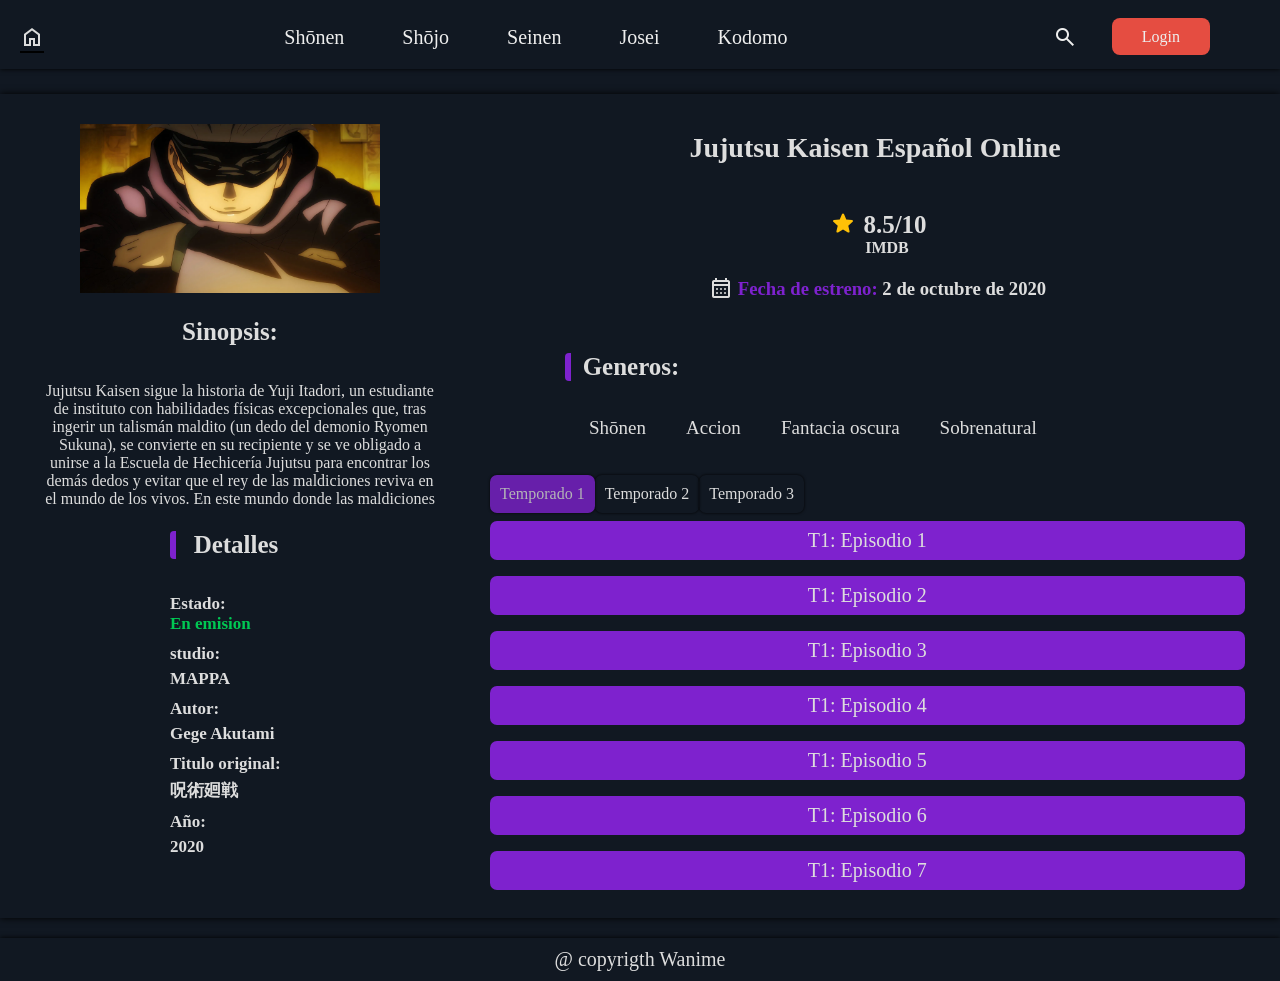
==== animes/jujutsu-kaisen/temporadas.html @ 93d3b930 "Primer commit" ====
<!DOCTYPE html>
<html lang="es">
<head>
    <meta charset="UTF-8">
    <meta name="viewport" content="width=device-width, initial-scale=1.0">
    <title>Document</title>
    <link rel="stylesheet" href="../temporada.css">
    <link href="https://fonts.googleapis.com/css2?family=Montserrat:wght@400;700&family=Poppins:wght@400;600&family=Roboto:wght@400;700&family=Open+Sans:wght@400;700&display=swap" rel="stylesheet">
    <link href="https://fonts.googleapis.com/css2?family=Material+Symbols+Outlined" rel="stylesheet" />
</head>
<body>
          <div class="header-container">
        <header class="header">
          <div class="logo-container">
            <span class="material-symbols-outlined menu close-menu">arrow_right_alt</span>
            <a href="../../../index.html" class="home"><span class="material-symbols-outlined home" >home</span></a>
          </div>
            <div class="genre-container">
                <div class="genre-link-container">
                    <a href="" class="link">Shōnen</a>
                </div>

                <div class="genre-link-container">
                    <a href="" class="link">Shōjo</a>
                </div>

                <div class="genre-link-container">
                    <a href="" class="link">Seinen</a>
                </div>

                <div class="genre-link-container">
                    <a href="" class="link">Josei</a>
                </div>
                <div class="genre-link-container">
                    <a href="" class="link">Kodomo</a>
            </div>
</div>
            <div class="header-end">
                <div class="form">
                    <form action="" class="searcher-container">
                    <input type="text" class="searcher" placeholder="¿Qué quieres ver hoy?">
                    <input type="button" value="" class="send-button">
                </form>
                </div>
                <div class="search-container">
                    <span class="material-symbols-outlined search open">search</span>
                </div>
                <div class="login-container">
                    <a href="" class="login">Login</a>
                </div>
                <div class="twiter-container">
                    <a href="" class="fa-brands fa-x-twitter"></a>
                </div>
            
        </header>
    </div>

    <div class="main-container">
      <main class="main">
        <div>
          <div class="portada">
          <img src="../../../portadas/jujutsu Kaisen-Temporada-1- Episodio-1.webp" alt="">
        </div>
        <div class="title-container">
          <h3>Jujutsu Kaisen  • Español Online  </h3>
        </div>
        <h2>Sinopsis:</h2>
        <div class="sinopsis">
          <p>
Jujutsu Kaisen sigue la historia de Yuji Itadori, un estudiante de instituto con habilidades físicas excepcionales que, tras ingerir un talismán maldito (un dedo del demonio Ryomen Sukuna), se convierte en su recipiente y se ve obligado a unirse a la Escuela de Hechicería Jujutsu para encontrar los demás dedos y evitar que el rey de las maldiciones reviva en el mundo de los vivos. 

En este mundo donde las maldiciones son espíritus corrompidos que surgen de las emociones negativas humanas, los hechiceros deben combatir estas criaturas para proteger a la humanidad, enfrentando batallas intensas y crudas que exploran temas de muerte, destino y el valor de la vida.</p>
        </div>
        <div class="details">
          <h2>Detalles</h2>
          <div>
            <h3>Estado:<strong class="estado">En emision</strong></h3>
            <div>
            <h3>studio:<br><p style="font-size: 17px;margin: 5px 0px;">MAPPA</p></h3>
          </div>
          <div>
            <h3>Autor:<br><p style="font-size: 17px;margin: 5px 0px;">Gege Akutami</p></h3>
          </div>
          <div>
            <h3>Titulo original:<br><p style="font-size: 17px;margin: 5px 0px;"> 呪術廻戦</p></h3>
          </div>
          <div>
            <h3>Año:<br><p style="font-size: 17px;margin: 5px 0px;">2020</p></h3>
          </div>
          </div>
        </div>
        </div>
        
        
      <div style="margin-left: 30px;">
        <div class="title-container title-container2">
          <h3>Jujutsu Kaisen Español Online  </h3>
        </div>

        <div class="datos-container">
          <div>
            
            <h2><img src="../../../images/star.1df64093.svg" alt="">8.5/10<br><h4 style="padding: 0;margin: 0 0px 0 24px;text-align: center;">IMDB</h4></h2>
          </div>
          <div>
            <h3><span class="material-symbols-outlined" style="margin:  0 5px;">calendar_month</span><strong style="color: #7e22ce;">Fecha de estreno:</strong> 2 de octubre de 2020</h3>
            
          </div>
        </div>
        <div class="generos">
          <h2>Generos:</h2>
          <div style="margin: 29px; display: flex;">
            <a href="">Shōnen</a>
            <a href="">Accion</a>
            <a href="">Fantacia oscura</a>
            <a href="">Sobrenatural</a>
        </div>
      </div>
        <div class="temporadas">
          <div class="temporada 1" style="background-color: #7e22ce;opacity: .8;">Temporado 1</div>
          <div class="temporada 2">Temporado 2</div>
          <div class="temporada 3">Temporado 3</div>
          </div>
          <div class="episodios t1">
            <a href="../jujutsu-kaisen/season 1/chapter1.html">T1: Episodio 1</a>
            <a href="">T1: Episodio 2</a>
            <a href="">T1: Episodio 3</a>
            <a href="">T1: Episodio 4</a>
            <a href="">T1: Episodio 5</a>
            <a href="">T1: Episodio 6</a>
            <a href="">T1: Episodio 7</a>
        </div>
        <div class="episodios t2">
            <a href="">T2: Episodio 1</a>
            <a href="">T2: Episodio 2</a>
            <a href="">T2: Episodio 3</a>
            <a href="">T2: Episodio 4</a>
            <a href="">T2: Episodio 5</a>
            <a href="">T2: Episodio 6</a>
            <a href="">T2: Episodio 7</a>
        </div>
        <div class="episodios t3">
            <a href="">T3: Episodio 1</a>
            <a href="">T3: Episodio 2</a>
            <a href="">T3: Episodio 3</a>
            <a href="">T3: Episodio 4</a>
            <a href="">T3: Episodio 5</a>
            <a href="">T3: Episodio 6</a>
            <a href="">T3: Episodio 7</a>
        </div>
        </div>
      </main>
      
    </div>
<footer>@ copyrigth Wanime</footer>
    <script type="module" src="../anime.js"></script>
</body>
</html>
---- animes/temporada.css ----
:root {
    --primary-color: #111822;--accent-color: #e54d41;--text-color:#eee;
}
body{
    margin: 0;padding: 0;background-color: var(--primary-color);display: flex;flex-direction: column;overflow-x: hidden;
}
/* ------HEADER START SECTION------- */

.header-container{
  width: 100%;box-shadow:  0 0 5px #0009;margin: 0;padding: 5px;height: 50px;position: sticky;top: 0;background-color: var(--primary-color);z-index: 10;display: block;box-sizing: border-box;
}
.header{
    display: flex;background-color: var(--primary-color);align-items: center;margin: 0;top: 0;width: 100%; padding-top: 5px;justify-content: space-between;
}
.logo-container{
  flex-basis: 200px;

}
.menu{
  color: var(--text-color);
  cursor: pointer;
  
  user-select: none;
}


.genre-container{
  flex-grow: 1;
  justify-content: center;
  margin-right: 30px;
  display: grid;
  background-color: #7e22ce;
  max-width: 220px;
  height: calc(100dvh - 100px);
  grid-template-rows: repeat(5,70px);
  background-color: var(--primary-color);
  width: 0;
  position: absolute;
  left: 0px;
  top: 50px;
  overflow: hidden;
  justify-items: center;
  z-index: 10;
  padding-top: 50px;
  box-shadow: 0 0 8px #3003;
  transition: all .4s ease;

}


.genre-link-container{
  margin: 5px;
  padding: 14px;user-select: none;position: relative;
}
.genre-link-container a{
  font-size: 20px;
}
.genre-link-container .link{
  text-decoration: none;color: var(--text-color);user-select: none;
}

.login{
    color: var(--text-color);background-color: var(--accent-color);padding: 10px 30px;border-radius: 8px;margin: 0 20px;cursor: pointer;text-decoration: none;user-select: none;
}

.login:hover{
    opacity: .5;
}
.header-end{
    display: flex;
    align-items: center;
    justify-content: end;
    flex-basis: 100px;
}

.twiter-container a{
    color: #eee;text-decoration: none;
}
.twiter-container {
  display: none;
}
.search{
    color: var(--text-color);margin: 0 15px;user-select: none;cursor: pointer;
}
.searcher{
    border: none;outline: none;background-color: transparent;color: #ddd;width: 0;transition: width .4s ease-out;display: block;
}
.close{
  width: 160px;
}
.searcher::placeholder{
  color: #aaa;font-size: 15px;
}
.form{
  width: 0px;
  transition: width .4s ease-out;display: block;
}
.container{
    width: 150px;
}
.send-button{
    display: none;
}
/* ------HEADER END SECTION------- */

.main-container{
  padding: 0 20px;
}

.main{
box-shadow: 0 0 7px #000;
width: 95%;
transition: width .4s ease,margin-left .4s ease;

margin-top: 24px;
padding: 10px 0;
user-select: none;
padding-bottom: 20px;
}

.portada{
  width: 80%;
  max-width: 300px;
  margin: auto;
  margin-top: 20px;
}
.portada img{
  width: 100%;
  margin: auto;
}

.title-container{
  color: #ddd;
  font-size: 22px;
  margin: auto;
  width: 80%;
}

.title-container h3{
  font-size: 28px;
  text-align: center;
}

.sinopsis{
  margin: auto;
  width:80%;
  max-width: 600px;
  text-align: center;
  height: 140px;
  padding: 0 10px;
  scrollbar-color: #7e22ce #222;
  overflow-y: scroll;
  scrollbar-color: #f00;
  color: #ddd;
}

.details{
  display: flex;
  color: #ddd;
  width: 120px;
  display: none;
  margin: auto;
  flex-direction: column;
}
.details h2{
  width: 120px;
  margin: 25px auto;
  border-left: 6px solid #7e22ce;
  border-radius: 4px;
}

.details div{
  margin: 10px 0;
  text-align: left;
}
.estado{
  color: #00c853;
  display: inline-block;
  position: relative;
}

.details > div h3{
  font-size: 17px;
  padding: 0;
  margin: 0;
}

.datos-container > div h2 img{
  width: 20px;
  margin: 0 10px;
}
.material-symbols-outlined{
  vertical-align: bottom;
}
.datos-container > div h2,.datos-container > h2{
  margin: 0 7px;
  color: #ddd;
}
.datos-container > div h3{
text-align: center;

}
.datos-container > div:first-child{
  margin-top: 19px;

}

.datos-container > div{
  color: #ddd;
  display: flex;
  align-items: center;
  justify-items: end;
  margin: auto;
  flex-direction: column;
  text-align: center;

}

h2{
  font-size: 25px;
  color: #ddd;
  text-align: center;
}
.datos-container{
  display: flex;
  margin: 0px auto;
  max-width: 600px;
  flex-direction: column;
  width: 80%;
  margin-bottom: 30px;

}

.episodios{
  display: flex;
  flex-direction: column;
  width: 93%;
  
}

.episodios a{
  width: 100%;
  background-color: #7e22ce;
  color: #ddd;
  text-decoration: none;
  font-size: 20px;
  text-align: center;
  border-radius: 7px;
  margin: 8px 0;
  padding: 8px 0;

}

.temporadas{
  display: flex;
}
.temporada{
  padding: 10px;
  color: #ddd;
  border-radius: 7px;
  box-shadow: 0 0 3px #000;
}

footer{
  box-shadow: 0 0 5px #000;
  color: #ddd;
  margin-top: 20px;
  padding: 10px;

  text-align: center;
  font-size: 20px;
}
.title-container2{
  display: none;
}
.generos{
  width: 95%;
  margin-left: 50px;

}
.generos div{
  display: flex;
  flex-wrap: wrap;
}
.generos h2{
  width: 120px;
  margin: 25px ;
  margin-top: 35PX;
  border-left: 6px solid #7e22ce;
  border-radius: 4px;
  color: #ddd;
}

.generos a{
  margin: 7px 20px;
  color: #ddd;
  font-size: 19px;
  text-decoration: none;

}
.t2,.t3{
  display: none;
}
.logo-container > a{
  color: #000;
}
.home{
  color: #ddd;
  display: none;
}




@media (min-width:768px) {

  .episodios{
    width: 98%;
  }
.details{
  display: flex;
}

.title-container{
  display: none;
}
.title-container2{
  display: block;
}
.portada{
  width: 100%;
}
.portada img{
  width: 100%;
}

.sinopsis{
  width: 100%;
}

main > div:nth-child(1){
  flex-grow: 1;
  flex-shrink: 1;
  position: sticky;
  top: 30px;
  max-width: 400px;
  width: 40%;
  margin: 0 30px;
}


main > div:last-child{
width: 75%;
margin-right: 20px;
}

.genre-link-container{
  margin: 0;
}

main{
  display: flex;
}

}



@media (min-width:1024px) {

.genre-link-container{
  margin: 5px 15px;
}
.logo-container{
  flex-basis: 50px;
}
.logo-container span:first-child{
  display: none;
}
.logo-container span:last-child{
  display: flex;
  text-decoration: none;
}
.twiter-container {
  display: flex;
  margin-right: 20px;
}
.header{
  box-shadow: 0 0 5px #000;
}
.header-container{
  padding: 0;
  margin-bottom: 20px;
}
.home{
  color: #ddd;
  display: flex;
  margin: 10px;
}

.genre-container{
  display: flex;
  height: 100%;
  position: relative;
  padding-top: 0px;
  box-shadow: none;
  top: 0;
  max-width: none;
}
.header-end{
  margin-right: 30px;
}

}
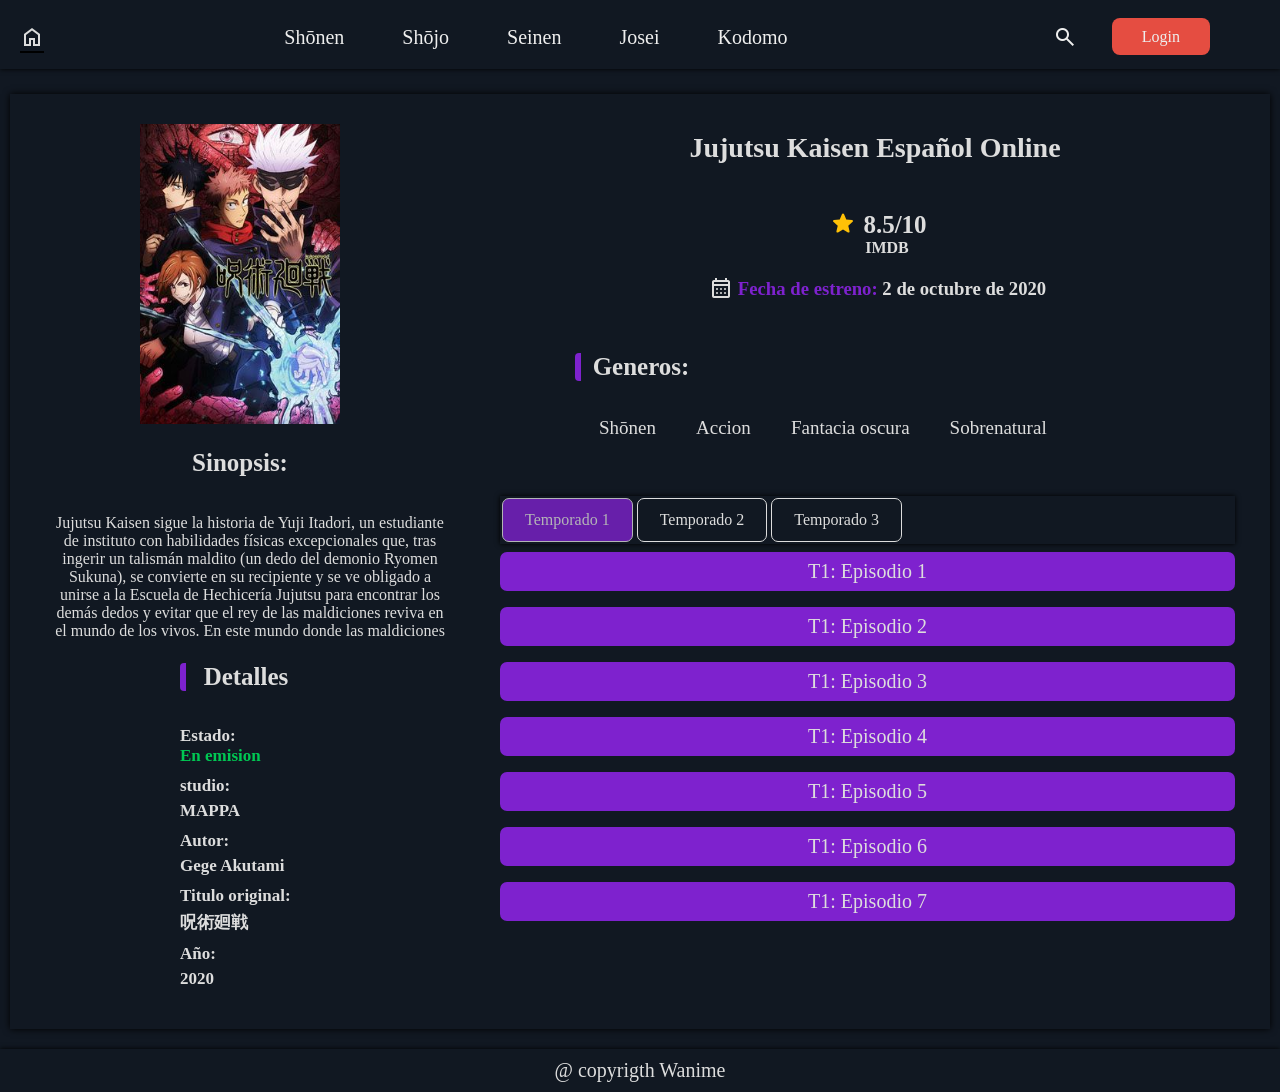
==== commit fb4bf7b9: "Cambios" ====
--- a/animes/jujutsu-kaisen/temporadas.html
+++ b/animes/jujutsu-kaisen/temporadas.html
@@ -59,7 +59,7 @@
       <main class="main">
         <div>
           <div class="portada">
-          <img src="../../../portadas/jujutsu Kaisen-Temporada-1- Episodio-1.webp" alt="">
+          <img src="../../portadas/3344.jpg" alt="">
         </div>
         <div class="title-container">
           <h3>Jujutsu Kaisen  • Español Online  </h3>
--- a/animes/temporada.css
+++ b/animes/temporada.css
@@ -104,12 +104,13 @@
 /* ------HEADER END SECTION------- */
 
 .main-container{
-  padding: 0 20px;
+  padding: 0 10px;
+  box-sizing: border-box;
 }
 
 .main{
 box-shadow: 0 0 7px #000;
-width: 95%;
+width: 100%;
 transition: width .4s ease,margin-left .4s ease;
 
 margin-top: 24px;
@@ -120,12 +121,13 @@
 
 .portada{
   width: 80%;
-  max-width: 300px;
+  max-width: 200px;
   margin: auto;
   margin-top: 20px;
 }
 .portada img{
   width: 100%;
+  height: 300px;
   margin: auto;
 }
 
@@ -253,12 +255,19 @@
 
 .temporadas{
   display: flex;
+  margin-top: 50px;
+  width: 98%;
+
+  box-shadow: 0 0 5px #000;
 }
 .temporada{
-  padding: 10px;
-  color: #ddd;
+  padding: 12px 22px;
+  color: #ddd;
+  border:  1px solid #ddd;
+  cursor: pointer;
+  margin: 2px;
   border-radius: 7px;
-  box-shadow: 0 0 3px #000;
+  
 }
 
 footer{
